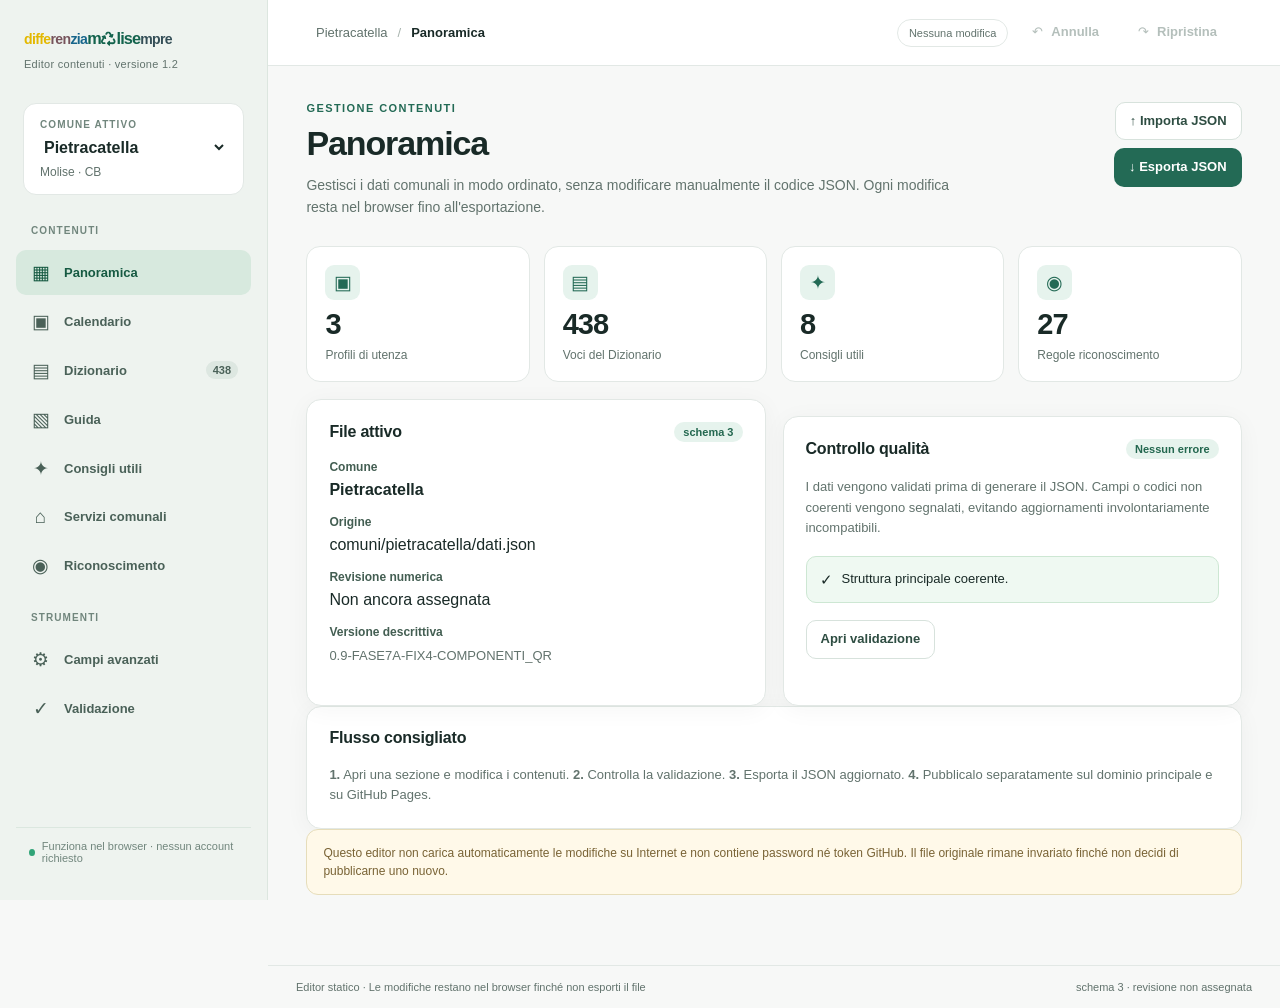
==== docs/editor/index.html @ 1a3acc9e "Prima versione editor e dati Pietracatella" ====
<!DOCTYPE html>
<html lang="it">
<head>
  <meta charset="utf-8">
  <meta name="viewport" content="width=device-width,initial-scale=1">
  <meta name="color-scheme" content="light dark">
  <meta name="description" content="Editor locale dei dati comunali di differenziamolisempre">
  <title>Editor dati · differenziamolisempre</title>
  <link rel="stylesheet" href="style.css">
  <script defer src="dati-iniziali.js"></script>
  <script defer src="app.js"></script>
</head>
<body>
  <div class="app-shell">
    <aside class="sidebar" id="sidebar" aria-label="Sezioni editor">
      <div class="brand">
        <div class="brand-identity">
          <div class="wordmark" role="img" aria-label="differenziamolisempre">
            <span class="brand-yellow" aria-hidden="true">diffe</span><span class="brand-earth" aria-hidden="true">ren</span><span class="brand-blue" aria-hidden="true">zia</span><span class="brand-molise" aria-hidden="true"><span>m</span><svg class="recycle-o" viewBox="0 0 512 512" fill="currentColor" aria-hidden="true" focusable="false"><path d="M174.7 45.1C192.2 17 223 0 256 0s63.8 17 81.3 45.1l38.6 61.7 27-15.6c8.4-4.9 18.9-4.2 26.6 1.7s11.1 15.9 8.6 25.3l-23.4 87.4c-3.4 12.8-16.6 20.4-29.4 17l-87.4-23.4c-9.4-2.5-16.3-10.4-17.6-20s3.4-19.1 11.8-23.9l28.4-16.4L283 79c-5.8-9.3-16-15-27-15s-21.2 5.7-27 15l-17.5 28c-9.2 14.8-28.6 19.5-43.6 10.5c-15.3-9.2-20.2-29.2-10.7-44.4l17.5-28zM429.5 251.9c15-9 34.4-4.3 43.6 10.5l24.4 39.1c9.4 15.1 14.4 32.4 14.6 50.2c.3 53.1-42.7 96.4-95.8 96.4L320 448l0 32c0 9.7-5.8 18.5-14.8 22.2s-19.3 1.7-26.2-5.2l-64-64c-9.4-9.4-9.4-24.6 0-33.9l64-64c6.9-6.9 17.2-8.9 26.2-5.2s14.8 12.5 14.8 22.2l0 32 96.2 0c17.6 0 31.9-14.4 31.8-32c0-5.9-1.7-11.7-4.8-16.7l-24.4-39.1c-9.5-15.2-4.7-35.2 10.7-44.4zm-364.6-31L36 204.2c-8.4-4.9-13.1-14.3-11.8-23.9s8.2-17.5 17.6-20l87.4-23.4c12.8-3.4 26 4.2 29.4 17L182 241.2c2.5 9.4-.9 19.3-8.6 25.3s-18.2 6.6-26.6 1.7l-26.5-15.3L68.8 335.3c-3.1 5-4.8 10.8-4.8 16.7c-.1 17.6 14.2 32 31.8 32l32.2 0c17.7 0 32 14.3 32 32s-14.3 32-32 32l-32.2 0C42.7 448-.3 404.8 0 351.6c.1-17.8 5.1-35.1 14.6-50.2l50.3-80.5z"/></svg><span>lise</span></span><span class="brand-slate" aria-hidden="true">mpre</span>
          </div>
          <div class="brand-subtitle">Editor contenuti · versione 1.2</div>
        </div>
      </div>
      <div class="municipality">
        <span class="eyebrow">COMUNE ATTIVO</span>
        <select id="city-select" class="city-select" aria-label="Comune da modificare"><option value="pietracatella">Pietracatella</option></select>
        <span class="municipality-caption" id="municipality-caption">Molise · CB</span>
      </div>
      <div class="nav-label">CONTENUTI</div>
      <nav id="navigation" class="navigation">
        <button class="nav-link active" data-section="panoramica"><span class="nav-emoji" aria-hidden="true">▦</span><span>Panoramica</span></button>
        <button class="nav-link" data-section="calendario"><span class="nav-emoji" aria-hidden="true">▣</span><span>Calendario</span></button>
        <button class="nav-link" data-section="dizionario"><span class="nav-emoji" aria-hidden="true">▤</span><span>Dizionario</span><span class="nav-count" id="nav-dictionary">438</span></button>
        <button class="nav-link" data-section="guida"><span class="nav-emoji" aria-hidden="true">▧</span><span>Guida</span></button>
        <button class="nav-link" data-section="consigli"><span class="nav-emoji" aria-hidden="true">✦</span><span>Consigli utili</span></button>
        <button class="nav-link" data-section="servizi"><span class="nav-emoji" aria-hidden="true">⌂</span><span>Servizi comunali</span></button>
        <button class="nav-link" data-section="riconoscimento"><span class="nav-emoji" aria-hidden="true">◉</span><span>Riconoscimento</span></button>
      </nav>
      <div class="nav-label">STRUMENTI</div>
      <nav class="navigation">
        <button class="nav-link" data-section="avanzate"><span class="nav-emoji" aria-hidden="true">⚙</span><span>Campi avanzati</span></button>
        <button class="nav-link" data-section="controlli"><span class="nav-emoji" aria-hidden="true">✓</span><span>Validazione</span></button>
      </nav>
      <div class="sidebar-bottom"><div class="dot"></div><span>Funziona nel browser · nessun account richiesto</span></div>
    </aside>
    <div class="workspace">
      <header class="topbar">
        <button id="menu-button" class="icon-button mobile-menu" aria-label="Mostra navigazione">☰</button>
        <div class="breadcrumbs"><span id="breadcrumb-city">Pietracatella</span><span class="breadcrumb-sep">/</span><strong id="breadcrumb-current">Panoramica</strong></div>
        <div class="topbar-actions">
          <span id="dirty-indicator" class="state-chip">Nessuna modifica</span>
          <button id="undo-button" class="button button-quiet" title="Annulla ultima modifica" disabled>↶ <span class="desktop-label">Annulla</span></button>
          <button id="redo-button" class="button button-quiet" title="Ripristina modifica" disabled>↷ <span class="desktop-label">Ripristina</span></button>
        </div>
      </header>
      <div id="alert-area" class="alert-area" role="status" aria-live="polite"></div>
      <main id="main" class="main"></main>
      <footer class="footer"><span>Editor statico · Le modifiche restano nel browser finché non esporti il file</span><span id="footer-revision">schema 3</span></footer>
    </div>
  </div>
  <dialog id="confirmation-dialog" class="confirm-dialog" aria-labelledby="dialog-title">
    <form method="dialog"><h2 id="dialog-title">Conferma</h2><p id="dialog-message"></p><div class="dialog-actions"><button value="cancel" class="button button-secondary">Annulla</button><button value="confirm" class="button button-danger">Conferma</button></div></form>
  </dialog>
  <input type="file" accept=".json,application/json" id="file-input" hidden>
</body>
</html>
---- docs/editor/style.css ----
:root{font-family:-apple-system,BlinkMacSystemFont,"Segoe UI",sans-serif;font-synthesis:none;color-scheme:light;background:#f7f8f7;color:#192a27;--page:#f7f8f7;--panel:#fff;--subtle:#f2f5f3;--border:#e2e8e5;--text:#192a27;--muted:#62736d;--brand:#236a55;--branddark:#185543;--brandlight:#e6f3ed;--red:#aa4242;--redlight:#fff1ef;--shadow:0 4px 24px rgba(10,40,30,.045)}
*{box-sizing:border-box}body{margin:0;min-height:100vh}button,input,textarea,select{font:inherit}button{cursor:pointer}button:disabled{opacity:.4;cursor:not-allowed}button:focus-visible,input:focus-visible,textarea:focus-visible,select:focus-visible{outline:3px solid #79bba5;outline-offset:2px}a{color:var(--brand)}.app-shell{display:grid;grid-template-columns:268px minmax(0,1fr);min-height:100vh}.sidebar{background:#eef3ef;border-right:1px solid #dce6df;padding:24px 16px;display:flex;flex-direction:column;gap:14px;position:sticky;top:0;height:100vh;overflow:auto}.brand{display:flex;align-items:center;gap:10px;padding:4px 10px 16px}.brand-mark{background:var(--brand);color:white;display:grid;place-items:center;border-radius:12px;width:38px;height:38px;font-weight:700;font-size:26px;flex-shrink:0}.wordmark{font-size:15px;font-weight:650;letter-spacing:-.8px;white-space:nowrap}.wordmark .molise{font-size:19px;color:#1d8061;font-weight:780;letter-spacing:-.6px}.brand-subtitle{font-size:11px;color:var(--muted);margin-top:4px}.municipality{background:var(--panel);border:1px solid var(--border);border-radius:13px;padding:15px 16px;display:grid;gap:6px;margin:0 7px 6px}.municipality strong{font-size:16px}.eyebrow,.nav-label{letter-spacing:.11em;font-size:10px;font-weight:800;color:#71867d}.municipality-caption{font-size:12px;color:var(--muted)}.nav-label{padding:10px 15px 0}.navigation{display:grid;gap:4px}.nav-link{width:100%;border:0;text-align:left;background:transparent;display:flex;align-items:center;gap:12px;border-radius:10px;padding:11px 13px;color:#4a6158;font-size:13px;font-weight:600}.nav-link:hover{background:#e2ece5}.nav-link.active{background:#d7e9de;color:#165a42}.nav-emoji{font-size:19px;width:23px;text-align:center;font-weight:400}.nav-count{font-size:11px;margin-left:auto;border-radius:20px;background:rgba(20,85,62,.08);padding:3px 7px}.sidebar-bottom{margin-top:auto;display:flex;align-items:center;gap:7px;font-size:11px;color:#71867d;padding:12px 13px;border-top:1px solid #dbe7df}.dot{width:7px;height:7px;background:#31a478;border-radius:50%}.workspace{min-width:0;display:flex;flex-direction:column}.topbar{position:sticky;top:0;z-index:10;background:rgba(255,255,255,.94);backdrop-filter:blur(12px);border-bottom:1px solid var(--border);min-height:66px;display:flex;align-items:center;justify-content:space-between;gap:12px;padding:10px clamp(16px,4vw,48px)}.breadcrumbs{font-size:13px;color:var(--muted);display:flex;gap:10px;align-items:center}.breadcrumbs strong{color:var(--text)}.breadcrumb-sep{color:#a7b3ad}.topbar-actions{display:flex;gap:9px;align-items:center}.state-chip{border:1px solid var(--border);border-radius:100px;padding:7px 11px;font-size:11px;color:var(--muted);white-space:nowrap}.state-chip.changed{border-color:#efdbac;background:#fff6dc;color:#986919}.button{border:1px solid transparent;padding:10px 14px;border-radius:10px;min-height:38px;font-weight:650;font-size:13px;display:inline-flex;align-items:center;justify-content:center;gap:8px;line-height:1.25;text-decoration:none}.button-primary{background:var(--brand);color:white}.button-primary:hover:not(:disabled){background:var(--branddark)}.button-secondary{background:var(--panel);border-color:#d7e2dc;color:#2e4d42}.button-secondary:hover{background:#f0f6f2}.button-quiet{background:transparent;color:#456056}.button-quiet:hover{background:var(--subtle)}.button-danger{background:var(--red);color:#fff}.button-small{padding:6px 9px;min-height:30px;font-size:12px}.button-outlined-danger{border-color:#f0cccc;background:white;color:var(--red)}.icon-button{background:transparent;border:1px solid var(--border);border-radius:8px;width:34px;height:34px}.mobile-menu{display:none}.alert-area{max-width:1120px;width:100%;margin:0 auto;padding:0 26px}.alert{padding:11px 14px;margin-top:14px;border-radius:10px;border:1px solid #cfe3d6;background:#edfaf0;color:#1d6047;display:flex;justify-content:space-between;gap:10px;font-size:13px}.alert.warning{background:#fff6dc;border-color:#e9ddb4;color:#896519}.alert.error{background:#fff1ef;border-color:#efcdca;color:#9b4343}.alert button{background:none;border:0;color:inherit}.main{width:100%;max-width:1120px;margin:0 auto;padding:36px clamp(20px,3vw,40px) 70px;flex:1}.page-top{display:flex;justify-content:space-between;align-items:flex-start;gap:20px;margin-bottom:27px}.kicker{font-size:11px;letter-spacing:.13em;font-weight:800;color:var(--brand);text-transform:uppercase;margin-bottom:10px}.page-title{font-size:clamp(25px,3.1vw,34px);line-height:1.15;font-weight:770;letter-spacing:-1.1px;margin:0}.page-desc{color:var(--muted);line-height:1.6;font-size:14px;max-width:720px;margin:11px 0 0}.page-actions{display:flex;gap:8px;flex-wrap:wrap;justify-content:flex-end}.card{background:var(--panel);border:1px solid var(--border);box-shadow:var(--shadow);border-radius:15px;padding:22px}.card+.card{margin-top:17px}.card-head{display:flex;align-items:center;justify-content:space-between;gap:12px;margin-bottom:18px}.card-head h2{font-size:16px;margin:0;letter-spacing:-.2px}.card-head .small-note{font-size:12px;color:var(--muted)}.stats{display:grid;grid-template-columns:repeat(4,minmax(0,1fr));gap:14px;margin-bottom:17px}.stat{border:1px solid var(--border);border-radius:14px;background:var(--panel);padding:18px;min-height:110px}.stat strong{font-size:29px;letter-spacing:-1px;display:block;margin:8px 0 4px}.stat span{color:var(--muted);font-size:12px}.stat-icon{width:35px;height:35px;border-radius:9px;background:var(--brandlight);color:var(--brand);display:grid;place-items:center;font-size:19px}.two-cols{display:grid;grid-template-columns:1fr 1fr;gap:17px}.stack{display:grid;gap:17px}.notice{border:1px solid #e6ddba;background:#fff9e9;color:#796335;border-radius:12px;padding:14px 16px;line-height:1.5;font-size:12px}.plain-note{font-size:13px;line-height:1.6;color:var(--muted)}.toolbar{display:flex;align-items:center;justify-content:space-between;gap:12px;margin-bottom:16px;flex-wrap:wrap}.search-input{min-height:40px;border:1px solid #d4dfd8;background:var(--panel);border-radius:9px;padding:8px 12px;min-width:220px;width:min(100%,330px);color:var(--text)}.split{display:grid;grid-template-columns:minmax(220px,310px) minmax(0,1fr);gap:15px;align-items:start}.list-panel{border:1px solid var(--border);background:var(--panel);border-radius:13px;min-width:0;overflow:hidden}.list-header{padding:13px;border-bottom:1px solid var(--border);font-size:12px;color:var(--muted);display:flex;align-items:center;justify-content:space-between;gap:8px}.item-list{max-height:65vh;overflow:auto;padding:6px}.item-row{background:transparent;border:0;border-radius:8px;width:100%;text-align:left;padding:11px 10px;display:flex;align-items:center;justify-content:space-between;gap:8px;color:var(--text)}.item-row:hover{background:var(--subtle)}.item-row.selected{background:var(--brandlight);color:#1b6149}.item-row .item-name{font-size:13px;font-weight:630;white-space:nowrap;overflow:hidden;text-overflow:ellipsis}.item-row .item-sub{font-size:11px;opacity:.7;white-space:nowrap;overflow:hidden;text-overflow:ellipsis;margin-top:3px}.item-row .chevron{color:#a1b6aa}.detail-panel{min-width:0}.detail-title{font-size:18px;margin:0}.detail-subtitle{font-size:12px;color:var(--muted);margin-top:5px}.field-grid{display:grid;grid-template-columns:repeat(2,minmax(0,1fr));gap:16px}.field{display:grid;gap:7px;min-width:0;margin-bottom:16px}.field-label{font-size:12px;color:#435e52;font-weight:700}.field-hint{font-size:11px;color:var(--muted)}.field input:not([type=checkbox]),.field select,.field textarea{display:block;width:100%;border:1px solid #d5e0da;background:#fff;color:var(--text);padding:10px 11px;border-radius:9px;min-height:40px;font-size:13px}.field textarea{line-height:1.5;min-height:84px;resize:vertical}.field .switch-row{display:flex;align-items:center;gap:10px;padding:9px;border:1px solid var(--border);border-radius:9px;min-height:40px}.field input[type=checkbox],.day-cell input{accent-color:var(--brand);width:17px;height:17px}.field input:disabled{background:#f3f6f4;color:#99a79f}.field .field-text-null{font-size:11px;color:var(--muted)}.field .type-select{width:110px;min-height:34px}.field .type-row{display:flex;align-items:center;gap:8px}.field .type-row>.type-value{flex:1}.array-panel{border:1px solid var(--border);border-radius:12px;padding:14px;margin-bottom:16px;background:#fcfdfc}.array-head{display:flex;justify-content:space-between;gap:12px;align-items:center;margin-bottom:11px}.array-head strong{font-size:12px}.array-item{padding:9px 0;border-top:1px solid #e8eeea;display:flex;gap:7px;align-items:center}.array-item:first-of-type{border-top:0}.array-item input{flex:1;min-width:0;padding:8px;border-radius:8px;border:1px solid #d5e0da;background:#fff;color:#203e32;font-size:13px}.array-empty{color:var(--muted);font-size:12px;padding:8px 0}.nested{border:1px solid var(--border);padding:15px;border-radius:12px;margin-bottom:14px;background:#fbfdfa}.nested summary{font-size:13px;font-weight:750;cursor:pointer}.nested-body{padding-top:16px}.nested .nested{margin-top:7px}.pill{background:var(--brandlight);color:#23674f;border-radius:25px;padding:4px 9px;font-size:11px;font-weight:700}.pill.muted{background:var(--subtle);color:var(--muted)}.days{display:grid;grid-template-columns:repeat(7,minmax(0,1fr));gap:9px;margin:12px 0 18px}.day-box{border:1px solid var(--border);border-radius:11px;padding:12px 8px;background:var(--panel);text-align:center;min-width:0}.day-box .day-label{font-size:11px;font-weight:800;color:var(--muted)}.day-box .day-count{font-size:13px;font-weight:720;margin-top:8px}.day-grid{display:grid;gap:10px}.day-row{border-bottom:1px solid var(--border);padding:13px 0}.day-row:last-child{border-bottom:0}.day-row strong{font-size:13px;display:block;margin-bottom:8px}.day-checks{display:flex;flex-wrap:wrap;gap:9px}.day-cell{display:flex;align-items:center;gap:6px;padding:8px 10px;border:1px solid var(--border);border-radius:9px;background:#fff;font-size:12px;cursor:pointer}.day-cell:hover{border-color:#94c3ac}.select-standalone{border:1px solid var(--border);border-radius:9px;background:var(--panel);color:var(--text);padding:10px;min-height:40px;max-width:100%}.table-scroll{overflow:auto}.validation-list{display:grid;gap:8px;margin:12px 0}.validation-row{border:1px solid var(--border);border-radius:10px;padding:12px 13px;display:flex;gap:9px;align-items:flex-start;font-size:13px;line-height:1.5}.validation-row.error{background:#fff5f2;border-color:#edc9c3}.validation-row.warning{background:#fff9ec;border-color:#e6d8bb}.validation-row.good{background:#eff9f2;border-color:#cde7d3}.validation-row .marker{font-size:15px;line-height:1.4}.section-badges{display:flex;gap:7px;flex-wrap:wrap}.footer{border-top:1px solid var(--border);padding:15px 28px;display:flex;justify-content:space-between;gap:10px;color:var(--muted);font-size:11px}.confirm-dialog{border:1px solid var(--border);background:var(--panel);border-radius:15px;padding:24px;width:min(94vw,450px);box-shadow:0 12px 70px #152b274d;color:var(--text)}.confirm-dialog::backdrop{background:#0f261b80}.confirm-dialog h2{margin:0 0 12px;font-size:19px}.confirm-dialog p{line-height:1.6;color:var(--muted);font-size:14px}.dialog-actions{display:flex;justify-content:flex-end;gap:10px;margin-top:22px}.centered-empty{text-align:center;padding:45px 20px;color:var(--muted);font-size:13px}.code-pre{font-size:12px;white-space:pre-wrap;overflow-wrap:anywhere;max-height:370px;overflow:auto;background:#f3f6f4;padding:13px;border-radius:10px}.revision-panel{display:grid;grid-template-columns:1fr 1fr;gap:12px}.tiny{font-size:11px;color:var(--muted)}
@media(max-width:1050px){.stats{grid-template-columns:repeat(2,minmax(0,1fr))}.split{grid-template-columns:260px minmax(0,1fr)}}
@media(max-width:790px){.app-shell{grid-template-columns:1fr}.sidebar{position:fixed;z-index:20;inset:0 auto 0 0;width:268px;transform:translateX(-100%);transition:transform .2s;box-shadow:8px 0 30px #12261a25}.sidebar.open{transform:translateX(0)}.mobile-menu{display:block}.main{padding:23px 16px 50px}.topbar{padding:10px 16px}.desktop-label{display:none}.topbar-actions{gap:3px}.state-chip{padding:5px 7px}.split{grid-template-columns:1fr}.list-panel .item-list{max-height:290px}.page-top{flex-direction:column}.page-actions{justify-content:flex-start}.two-cols{grid-template-columns:1fr}.field-grid{grid-template-columns:1fr}.days{grid-template-columns:repeat(4,minmax(0,1fr))}.footer{flex-direction:column}.wordmark{font-size:14px}}
@media(max-width:430px){.stats{grid-template-columns:repeat(2,minmax(0,1fr));gap:8px}.stat{padding:13px}.days{grid-template-columns:repeat(3,minmax(0,1fr))}.breadcrumbs{font-size:11px}.button{padding:9px 10px}.topbar{gap:5px}.main{padding:22px 12px 40px}.card{padding:17px}}
@media(prefers-color-scheme:dark){:root{color-scheme:dark;background:#111c18;color:#eff7f3;--page:#111c18;--panel:#1b2a23;--subtle:#26372e;--border:#34493d;--text:#f1f7f3;--muted:#acbcb2;--brand:#7ad4aa;--branddark:#72c99f;--brandlight:#294337;--red:#e38f88;--redlight:#3e2928;--shadow:none}.sidebar{background:#16271d;border-color:var(--border)}.brand-mark{background:#337856}.brand-subtitle,.municipality-caption,.sidebar-bottom,.nav-label,.eyebrow{color:#9db4a5}.wordmark .molise{color:#81d8a9}.nav-link{color:#c3d7c9}.nav-link.active{background:#2c4b38;color:#b5eac9}.nav-link:hover{background:#263e2d}.municipality{background:#1d3226}.nav-count{background:#294738}.topbar{background:rgba(26,41,33,.95)}.state-chip.changed{background:#4b3e21;border-color:#796331;color:#f5d58b}.button-primary{color:#10281c;background:#78d3aa}.button-primary:hover:not(:disabled){background:#9ee9c4}.button-secondary,.button-outlined-danger{background:#20362a;border-color:#486251;color:var(--text)}.button-quiet{color:#cee2d4}.button-quiet:hover{background:#2d4435}.button-danger{color:#321619;background:#e8988f}.field input:not([type=checkbox]),.field select,.field textarea,.array-item input,.select-standalone,.search-input,.day-cell{background:#20372a;color:#e9f5ee;border-color:#4b6153}.field input:disabled{background:#2d3b32}.array-panel,.nested{background:#203128}.array-item{border-color:#34483c}.notice{background:#3c3625;border-color:#645534;color:#e4d09b}.validation-row.error{background:#492b2c;border-color:#805051}.validation-row.warning{background:#423a27;border-color:#6c5937}.validation-row.good{background:#244435;border-color:#356a4e}.alert{background:#214735;border-color:#356c50;color:#b9edcc}.alert.warning{background:#453b23;border-color:#786332;color:#f1d596}.alert.error{background:#462928;border-color:#87504a;color:#f6bcb6}.code-pre{background:#17271e}.day-box{background:#1b3023}}

.city-select{border:0;background:transparent;color:var(--text);padding:2px 0;font-size:16px;font-weight:750;width:100%;cursor:pointer}


/* Identità grafica differenziamolisempre — i colori riprendono il marchio fornito. */
.brand{padding:6px 8px 19px;gap:0;align-items:flex-start}
.brand-identity{width:100%;min-width:0}
.wordmark{display:flex;align-items:baseline;flex-wrap:nowrap;white-space:nowrap;font-size:clamp(13px,1.1vw,15px);font-weight:800;letter-spacing:-.65px;line-height:1.4;font-family:ui-rounded,-apple-system,BlinkMacSystemFont,"Segoe UI",sans-serif}
.wordmark>span{display:inline-flex;align-items:baseline;flex:0 0 auto}
.wordmark .brand-yellow{color:#e3b800}
.wordmark .brand-earth{color:#76535b}
.wordmark .brand-blue{color:#16658b}
.wordmark .brand-molise{color:#13634d;font-size:1.16em;letter-spacing:-.9px;font-weight:850;align-items:center;line-height:1.05;vertical-align:baseline}
.wordmark .brand-slate{color:#344e57}
.wordmark .recycle-o{display:block;width:.89em;height:.89em;min-width:.89em;flex:0 0 .89em;align-self:center;overflow:hidden;margin:0 .035em;transform:translateY(.025em)}
.brand-subtitle{font-size:11px;color:var(--muted);margin-top:8px;letter-spacing:.025em}
@media(max-width:790px){.wordmark{font-size:14px}}
@media(prefers-color-scheme:dark){
  .wordmark .brand-yellow{color:#ffd23d}
  .wordmark .brand-earth{color:#bc8e99}
  .wordmark .brand-blue{color:#74bce0}
  .wordmark .brand-molise{color:#65cda2}
  .wordmark .brand-slate{color:#bed1d7}
}
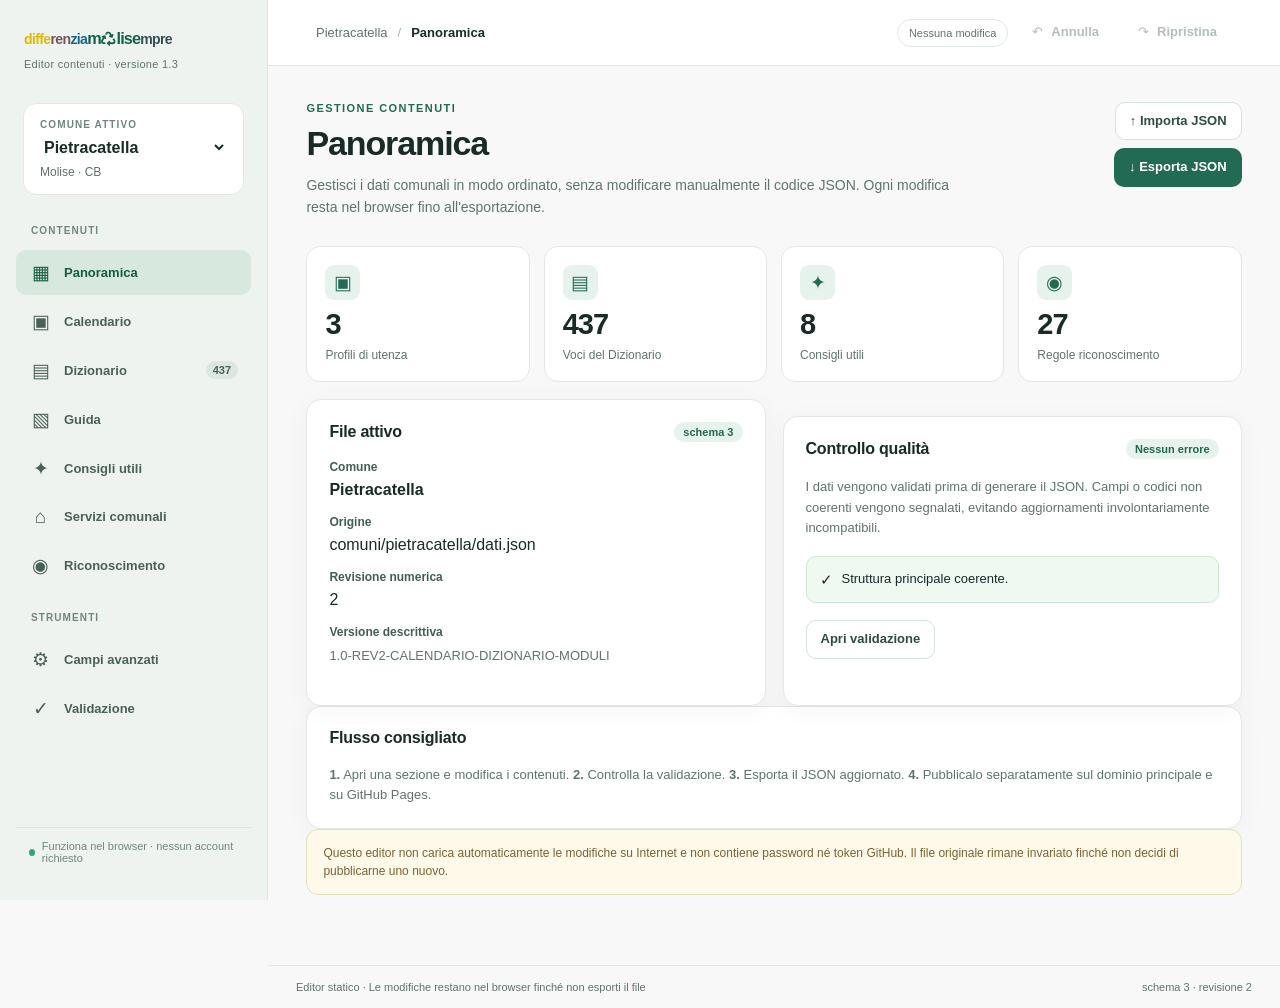
==== commit 4e7bf903: "Aggiornata versione pannello" ====
--- a/docs/editor/index.html
+++ b/docs/editor/index.html
@@ -18,7 +18,7 @@
           <div class="wordmark" role="img" aria-label="differenziamolisempre">
             <span class="brand-yellow" aria-hidden="true">diffe</span><span class="brand-earth" aria-hidden="true">ren</span><span class="brand-blue" aria-hidden="true">zia</span><span class="brand-molise" aria-hidden="true"><span>m</span><svg class="recycle-o" viewBox="0 0 512 512" fill="currentColor" aria-hidden="true" focusable="false"><path d="M174.7 45.1C192.2 17 223 0 256 0s63.8 17 81.3 45.1l38.6 61.7 27-15.6c8.4-4.9 18.9-4.2 26.6 1.7s11.1 15.9 8.6 25.3l-23.4 87.4c-3.4 12.8-16.6 20.4-29.4 17l-87.4-23.4c-9.4-2.5-16.3-10.4-17.6-20s3.4-19.1 11.8-23.9l28.4-16.4L283 79c-5.8-9.3-16-15-27-15s-21.2 5.7-27 15l-17.5 28c-9.2 14.8-28.6 19.5-43.6 10.5c-15.3-9.2-20.2-29.2-10.7-44.4l17.5-28zM429.5 251.9c15-9 34.4-4.3 43.6 10.5l24.4 39.1c9.4 15.1 14.4 32.4 14.6 50.2c.3 53.1-42.7 96.4-95.8 96.4L320 448l0 32c0 9.7-5.8 18.5-14.8 22.2s-19.3 1.7-26.2-5.2l-64-64c-9.4-9.4-9.4-24.6 0-33.9l64-64c6.9-6.9 17.2-8.9 26.2-5.2s14.8 12.5 14.8 22.2l0 32 96.2 0c17.6 0 31.9-14.4 31.8-32c0-5.9-1.7-11.7-4.8-16.7l-24.4-39.1c-9.5-15.2-4.7-35.2 10.7-44.4zm-364.6-31L36 204.2c-8.4-4.9-13.1-14.3-11.8-23.9s8.2-17.5 17.6-20l87.4-23.4c12.8-3.4 26 4.2 29.4 17L182 241.2c2.5 9.4-.9 19.3-8.6 25.3s-18.2 6.6-26.6 1.7l-26.5-15.3L68.8 335.3c-3.1 5-4.8 10.8-4.8 16.7c-.1 17.6 14.2 32 31.8 32l32.2 0c17.7 0 32 14.3 32 32s-14.3 32-32 32l-32.2 0C42.7 448-.3 404.8 0 351.6c.1-17.8 5.1-35.1 14.6-50.2l50.3-80.5z"/></svg><span>lise</span></span><span class="brand-slate" aria-hidden="true">mpre</span>
           </div>
-          <div class="brand-subtitle">Editor contenuti · versione 1.2</div>
+          <div class="brand-subtitle">Editor contenuti · versione 1.3</div>
         </div>
       </div>
       <div class="municipality">
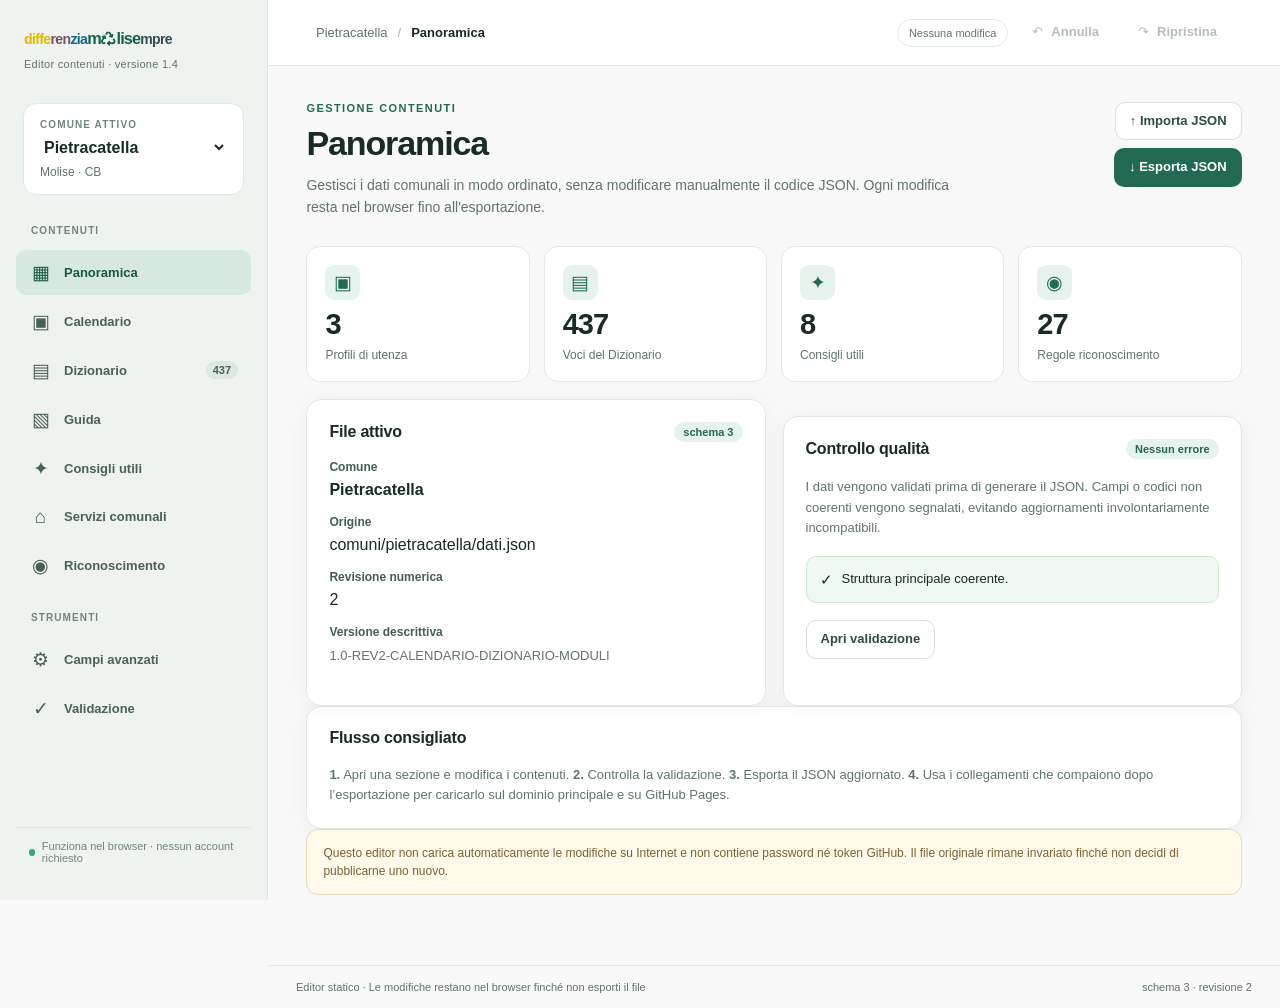
==== commit 3d497f1d: "Aggiornamento pannello alla versione 1.4" ====
--- a/docs/editor/index.html
+++ b/docs/editor/index.html
@@ -18,7 +18,7 @@
           <div class="wordmark" role="img" aria-label="differenziamolisempre">
             <span class="brand-yellow" aria-hidden="true">diffe</span><span class="brand-earth" aria-hidden="true">ren</span><span class="brand-blue" aria-hidden="true">zia</span><span class="brand-molise" aria-hidden="true"><span>m</span><svg class="recycle-o" viewBox="0 0 512 512" fill="currentColor" aria-hidden="true" focusable="false"><path d="M174.7 45.1C192.2 17 223 0 256 0s63.8 17 81.3 45.1l38.6 61.7 27-15.6c8.4-4.9 18.9-4.2 26.6 1.7s11.1 15.9 8.6 25.3l-23.4 87.4c-3.4 12.8-16.6 20.4-29.4 17l-87.4-23.4c-9.4-2.5-16.3-10.4-17.6-20s3.4-19.1 11.8-23.9l28.4-16.4L283 79c-5.8-9.3-16-15-27-15s-21.2 5.7-27 15l-17.5 28c-9.2 14.8-28.6 19.5-43.6 10.5c-15.3-9.2-20.2-29.2-10.7-44.4l17.5-28zM429.5 251.9c15-9 34.4-4.3 43.6 10.5l24.4 39.1c9.4 15.1 14.4 32.4 14.6 50.2c.3 53.1-42.7 96.4-95.8 96.4L320 448l0 32c0 9.7-5.8 18.5-14.8 22.2s-19.3 1.7-26.2-5.2l-64-64c-9.4-9.4-9.4-24.6 0-33.9l64-64c6.9-6.9 17.2-8.9 26.2-5.2s14.8 12.5 14.8 22.2l0 32 96.2 0c17.6 0 31.9-14.4 31.8-32c0-5.9-1.7-11.7-4.8-16.7l-24.4-39.1c-9.5-15.2-4.7-35.2 10.7-44.4zm-364.6-31L36 204.2c-8.4-4.9-13.1-14.3-11.8-23.9s8.2-17.5 17.6-20l87.4-23.4c12.8-3.4 26 4.2 29.4 17L182 241.2c2.5 9.4-.9 19.3-8.6 25.3s-18.2 6.6-26.6 1.7l-26.5-15.3L68.8 335.3c-3.1 5-4.8 10.8-4.8 16.7c-.1 17.6 14.2 32 31.8 32l32.2 0c17.7 0 32 14.3 32 32s-14.3 32-32 32l-32.2 0C42.7 448-.3 404.8 0 351.6c.1-17.8 5.1-35.1 14.6-50.2l50.3-80.5z"/></svg><span>lise</span></span><span class="brand-slate" aria-hidden="true">mpre</span>
           </div>
-          <div class="brand-subtitle">Editor contenuti · versione 1.3</div>
+          <div class="brand-subtitle">Editor contenuti · versione 1.4</div>
         </div>
       </div>
       <div class="municipality">
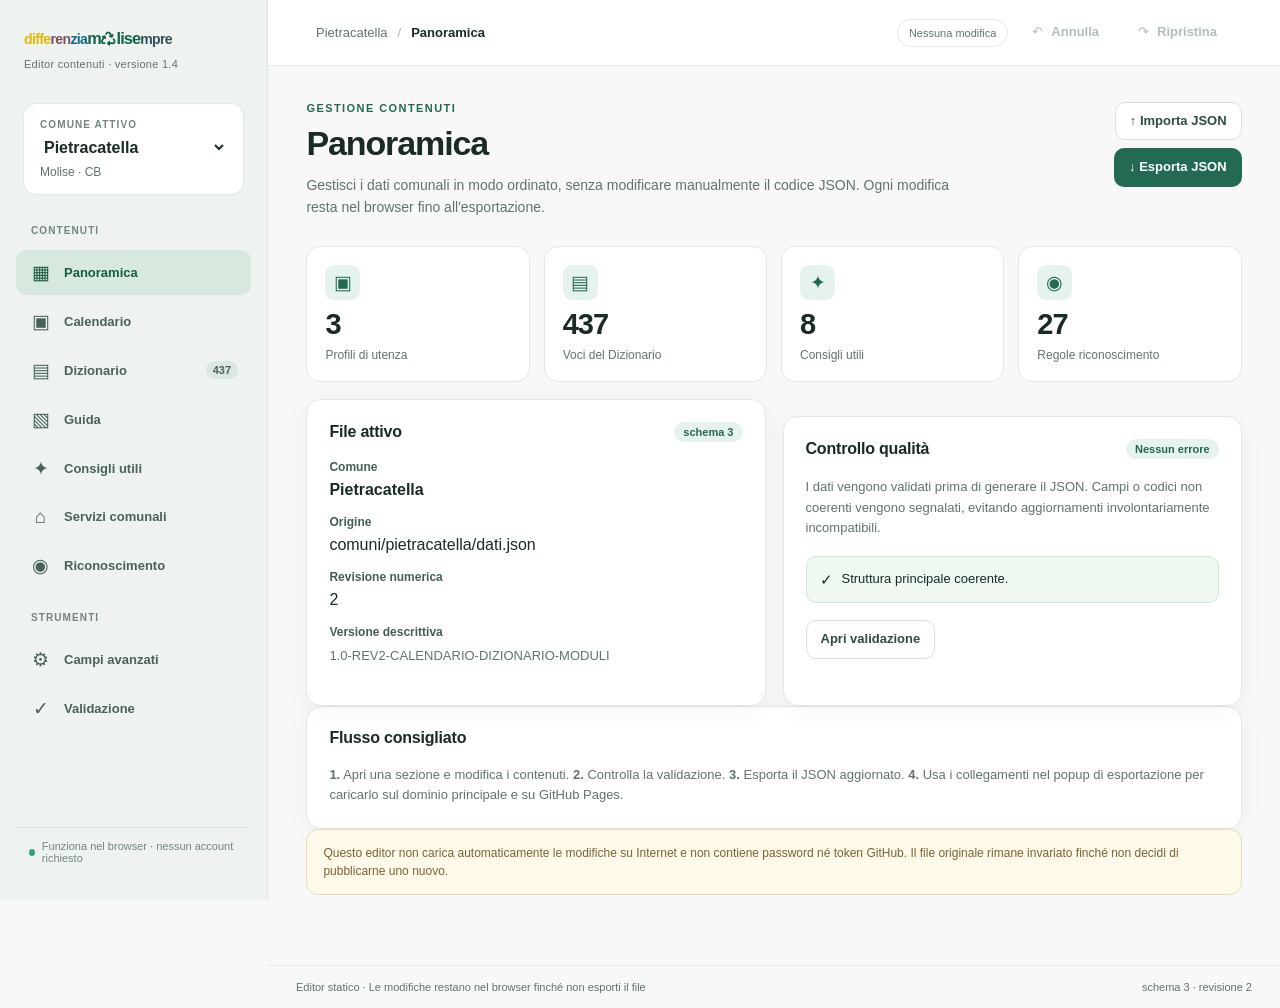
==== commit cd423674: "Aggiornamento pannello alla versione 1.4" ====
--- a/docs/editor/index.html
+++ b/docs/editor/index.html
@@ -30,7 +30,7 @@
       <nav id="navigation" class="navigation">
         <button class="nav-link active" data-section="panoramica"><span class="nav-emoji" aria-hidden="true">▦</span><span>Panoramica</span></button>
         <button class="nav-link" data-section="calendario"><span class="nav-emoji" aria-hidden="true">▣</span><span>Calendario</span></button>
-        <button class="nav-link" data-section="dizionario"><span class="nav-emoji" aria-hidden="true">▤</span><span>Dizionario</span><span class="nav-count" id="nav-dictionary">438</span></button>
+        <button class="nav-link" data-section="dizionario"><span class="nav-emoji" aria-hidden="true">▤</span><span>Dizionario</span><span class="nav-count" id="nav-dictionary">437</span></button>
         <button class="nav-link" data-section="guida"><span class="nav-emoji" aria-hidden="true">▧</span><span>Guida</span></button>
         <button class="nav-link" data-section="consigli"><span class="nav-emoji" aria-hidden="true">✦</span><span>Consigli utili</span></button>
         <button class="nav-link" data-section="servizi"><span class="nav-emoji" aria-hidden="true">⌂</span><span>Servizi comunali</span></button>
@@ -61,6 +61,7 @@
   <dialog id="confirmation-dialog" class="confirm-dialog" aria-labelledby="dialog-title">
     <form method="dialog"><h2 id="dialog-title">Conferma</h2><p id="dialog-message"></p><div class="dialog-actions"><button value="cancel" class="button button-secondary">Annulla</button><button value="confirm" class="button button-danger">Conferma</button></div></form>
   </dialog>
+  <dialog id="export-dialog" class="confirm-dialog" style="width:min(94vw,540px)" aria-labelledby="export-dialog-title"></dialog>
   <input type="file" accept=".json,application/json" id="file-input" hidden>
 </body>
 </html>
